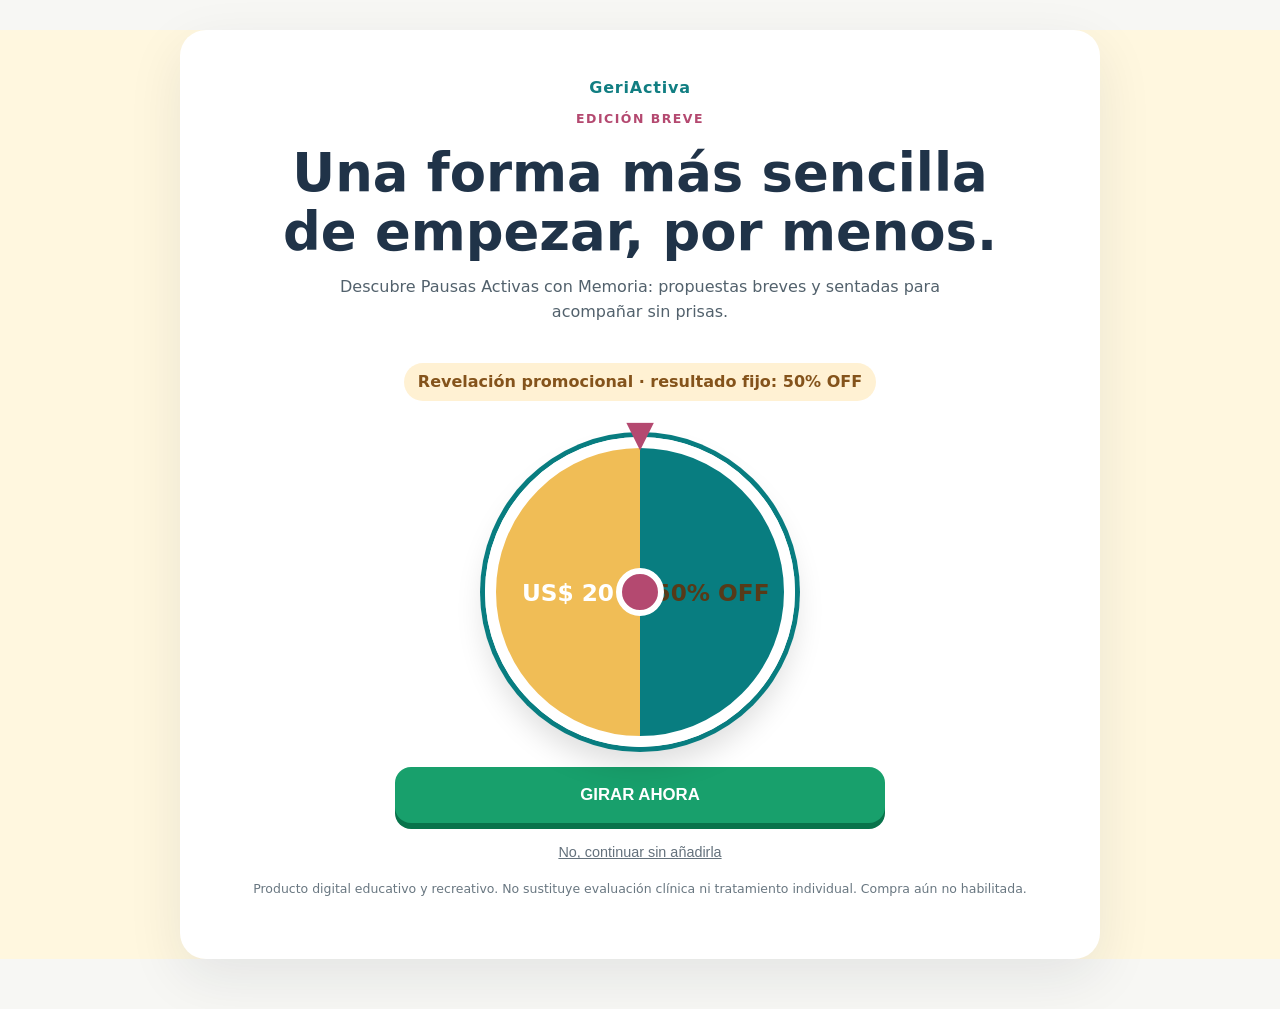
==== downsell-1.html @ 649452e6 "Add four isolated GeriActiva upsell and downsell offer pages" ====
<!doctype html><html lang="es"><head><meta charset="utf-8"><meta name="viewport" content="width=device-width,initial-scale=1"><meta name="theme-color" content="#087d80"><meta name="description" content="Pausas Activas con Memoria — complemento digital GeriActiva."><title>Pausas Activas con Memoria | GeriActiva</title><link rel="stylesheet" href="assets/css/ofertas.css"></head><body class="theme-three"><main><article class="panel"><div class="brand">GeriActiva</div><p class="eyebrow">Edición breve</p><h1>Una forma más sencilla de empezar, por menos.</h1><p class="intro">Descubre Pausas Activas con Memoria: propuestas breves y sentadas para acompañar sin prisas.</p><p class="tag">Revelación promocional · resultado fijo: 50% OFF</p><div class="wheel" id="wheel" aria-label="Rueda promocional con segmentos US$ 20 y 50% OFF"><span class="half left">US$ 20</span><span class="half right">50% OFF</span><span class="hub"></span></div><button class="cta" id="spin-wheel" type="button">GIRAR AHORA</button><section class="reveal" id="reveal" aria-live="polite"><h2>🎉 ¡Se reveló tu oferta: 50% OFF!</h2><p>La rueda muestra una promoción fija, no un sorteo. El precio final de esta edición es US$ 5,90.</p><div class="product" role="img" aria-label="Representación gráfica del cuaderno Pausas Activas con Memoria"><span class="logo">GeriActiva · Cuaderno digital</span><strong>Pausas Activas con Memoria</strong><small>10 pausas de 8 a 10 minutos · 25 páginas</small></div><ul class="benefits"><li>✓ 10 pausas breves</li><li>✓ Actividades en posición sentada</li><li>✓ Hojas y registro sencillo</li></ul><div class="price"><small>Precio de esta oferta</small>US$ 5,90</div><button class="cta" id="accept-downsell-1" type="button" data-action="accept">Quiero la edición breve</button></section><button class="decline" id="reject-downsell-1" type="button" data-action="reject">No, continuar sin añadirla</button><p id="status" class="status" aria-live="polite"></p><p class="note">Producto digital educativo y recreativo. No sustituye evaluación clínica ni tratamiento individual. Compra aún no habilitada.</p></article></main><script defer src="assets/js/ofertas.js"></script></body></html>
---- assets/css/ofertas.css ----
:root{font-family:system-ui,-apple-system,Segoe UI,sans-serif;color:#203348;background:#f7f7f4}*{box-sizing:border-box}body{margin:0;min-height:100vh}main{width:min(100% - 32px,920px);margin:30px auto 50px}.panel{background:#fff;border-radius:26px;padding:clamp(22px,5vw,48px);box-shadow:0 18px 55px #15263816;text-align:center}.brand{font-weight:900;letter-spacing:.05em;color:#117e82}.eyebrow{font-weight:800;text-transform:uppercase;font-size:.78rem;letter-spacing:.12em;color:#b44970}h1{font-size:clamp(1.9rem,5vw,3.3rem);line-height:1.12;margin:14px auto;max-width:760px}p{line-height:1.55;color:#52616c}.intro{max-width:650px;margin:0 auto 22px}.product{position:relative;margin:24px auto;width:min(100%,340px);min-height:225px;border-radius:14px;display:flex;flex-direction:column;align-items:center;justify-content:center;gap:12px;padding:25px;transform:rotate(-2deg);box-shadow:12px 14px 0 #21374916,0 14px 25px #0002;background:linear-gradient(140deg,var(--cover),var(--cover2));color:white}.product .logo{font-size:.9rem;font-weight:800}.product strong{font-size:clamp(1.45rem,4vw,2rem);line-height:1.1}.product small{font-size:.85rem}.benefits{display:grid;grid-template-columns:repeat(3,1fr);gap:10px;list-style:none;padding:0;margin:22px 0}.benefits li{background:#f2f7f6;border-radius:14px;padding:14px 10px;font-size:.93rem;font-weight:650}.price{font-size:2.9rem;font-weight:900;color:#126e70;line-height:1.1;margin:12px 0 18px}.price small{font-size:.95rem;display:block;font-weight:500;color:#61727b}.cta{display:block;width:min(100%,490px);margin:12px auto 0;padding:18px 20px;border:0;border-radius:16px;background:#18a06c;color:#fff;font-size:1.05rem;font-weight:850;cursor:pointer;text-decoration:none;box-shadow:0 6px 0 #08734b}.cta:focus-visible,.decline:focus-visible{outline:3px solid #f7b12c;outline-offset:4px}.cta:hover{filter:brightness(1.05)}.cta:disabled{opacity:.6;cursor:not-allowed}.decline{display:inline-block;margin:20px auto 0;color:#64717c;font-size:.9rem;background:none;border:0;text-decoration:underline;cursor:pointer}.note{font-size:.78rem;color:#697781;margin-top:18px}.status{margin:15px auto;color:#925e18;font-size:.9rem;max-width:480px}.status:empty{display:none}.theme-one{--cover:#087d80;--cover2:#0f9c8c;background:radial-gradient(circle at top,#d3f8ec,#f6f8f6 60%)}.theme-two{--cover:#a84469;--cover2:#d67b97;background:linear-gradient(140deg,#2c2a42,#553454);color:#f8f4f7}.theme-two .panel{background:#fff9fd}.theme-two .brand{color:#a84469}.theme-two .price{color:#a84469}.theme-three{--cover:#087d80;--cover2:#4eac9d;background:#fff7df}.theme-four{--cover:#a84469;--cover2:#ed9ab4;background:#f9eef3}.tag{display:inline-block;background:#fff1d3;border-radius:99px;padding:7px 14px;font-weight:800;color:#84531b}.wheel{position:relative;width:min(78vw,310px);aspect-ratio:1;border:11px solid #fff;border-radius:50%;margin:20px auto;box-shadow:0 0 0 5px #087d80,0 18px 30px #0002;overflow:visible;transition:transform 4.4s cubic-bezier(.13,.8,.16,1);background:conic-gradient(from 0deg,#087d80 0 180deg,#f0bd56 180deg 360deg)}.wheel:before{content:"▼";position:absolute;top:-35px;left:50%;transform:translateX(-50%);color:#b44970;font-size:36px;z-index:3}.wheel .half{position:absolute;top:50%;width:50%;text-align:center;font-size:1.45rem;font-weight:900;transform:translateY(-50%);color:white}.wheel .half.left{left:0}.wheel .half.right{right:0;color:#573a18}.wheel .hub{position:absolute;top:50%;left:50%;width:48px;height:48px;transform:translate(-50%,-50%);border:6px solid white;border-radius:50%;background:#b44970}.wheel.spinning{transform:rotate(1800deg)}.reveal{display:none}.reveal.show{display:block;animation:pop .5s ease both}@keyframes pop{from{opacity:0;transform:scale(.85)}to{opacity:1;transform:scale(1)}}@media(max-width:600px){main{margin:16px auto 35px}.benefits{grid-template-columns:1fr}.benefits li{padding:11px}.panel{border-radius:20px}.product{min-height:195px}.price{font-size:2.5rem}}@media(prefers-reduced-motion:reduce){*,*:before,*:after{animation-duration:.01ms!important;transition-duration:.01ms!important}}
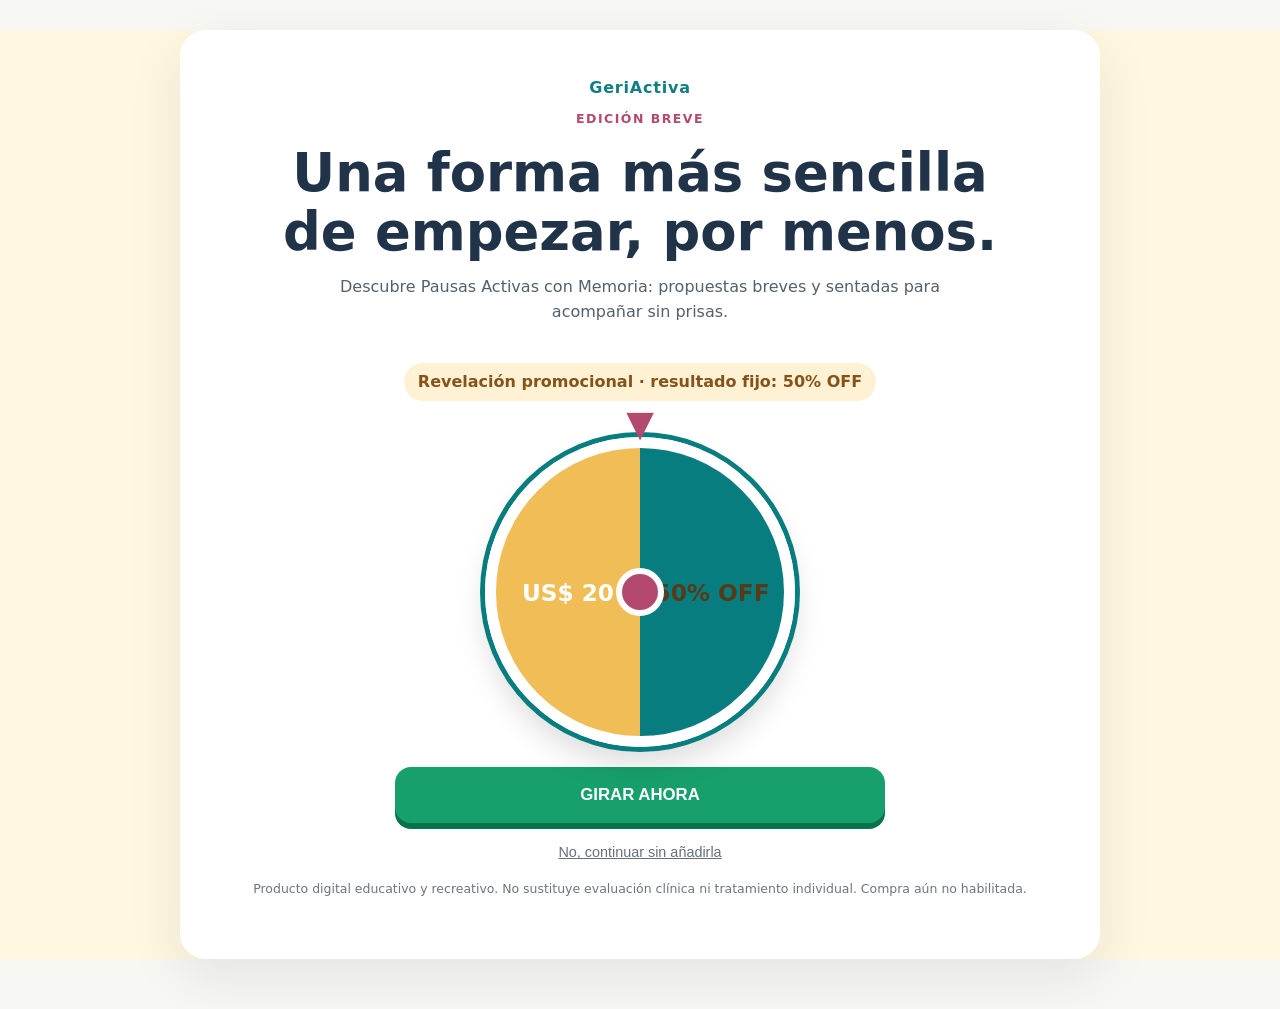
==== commit adf6f761: "Fix downsell wheel spin and upsell premium text contrast" ====
--- a/downsell-1.html
+++ b/downsell-1.html
@@ -1 +1 @@
-<!doctype html><html lang="es"><head><meta charset="utf-8"><meta name="viewport" content="width=device-width,initial-scale=1"><meta name="theme-color" content="#087d80"><meta name="description" content="Pausas Activas con Memoria — complemento digital GeriActiva."><title>Pausas Activas con Memoria | GeriActiva</title><link rel="stylesheet" href="assets/css/ofertas.css"></head><body class="theme-three"><main><article class="panel"><div class="brand">GeriActiva</div><p class="eyebrow">Edición breve</p><h1>Una forma más sencilla de empezar, por menos.</h1><p class="intro">Descubre Pausas Activas con Memoria: propuestas breves y sentadas para acompañar sin prisas.</p><p class="tag">Revelación promocional · resultado fijo: 50% OFF</p><div class="wheel" id="wheel" aria-label="Rueda promocional con segmentos US$ 20 y 50% OFF"><span class="half left">US$ 20</span><span class="half right">50% OFF</span><span class="hub"></span></div><button class="cta" id="spin-wheel" type="button">GIRAR AHORA</button><section class="reveal" id="reveal" aria-live="polite"><h2>🎉 ¡Se reveló tu oferta: 50% OFF!</h2><p>La rueda muestra una promoción fija, no un sorteo. El precio final de esta edición es US$ 5,90.</p><div class="product" role="img" aria-label="Representación gráfica del cuaderno Pausas Activas con Memoria"><span class="logo">GeriActiva · Cuaderno digital</span><strong>Pausas Activas con Memoria</strong><small>10 pausas de 8 a 10 minutos · 25 páginas</small></div><ul class="benefits"><li>✓ 10 pausas breves</li><li>✓ Actividades en posición sentada</li><li>✓ Hojas y registro sencillo</li></ul><div class="price"><small>Precio de esta oferta</small>US$ 5,90</div><button class="cta" id="accept-downsell-1" type="button" data-action="accept">Quiero la edición breve</button></section><button class="decline" id="reject-downsell-1" type="button" data-action="reject">No, continuar sin añadirla</button><p id="status" class="status" aria-live="polite"></p><p class="note">Producto digital educativo y recreativo. No sustituye evaluación clínica ni tratamiento individual. Compra aún no habilitada.</p></article></main><script defer src="assets/js/ofertas.js"></script></body></html>+<!doctype html><html lang="es"><head><meta charset="utf-8"><meta name="viewport" content="width=device-width,initial-scale=1"><meta name="theme-color" content="#087d80"><meta name="description" content="Pausas Activas con Memoria — complemento digital GeriActiva."><title>Pausas Activas con Memoria | GeriActiva</title><link rel="stylesheet" href="assets/css/ofertas.css"></head><body class="theme-three"><main><article class="panel"><div class="brand">GeriActiva</div><p class="eyebrow">Edición breve</p><h1>Una forma más sencilla de empezar, por menos.</h1><p class="intro">Descubre Pausas Activas con Memoria: propuestas breves y sentadas para acompañar sin prisas.</p><p class="tag">Revelación promocional · resultado fijo: 50% OFF</p><div class="wheel-wrap"><div class="wheel" id="wheel" aria-label="Rueda promocional con segmentos US$ 20 y 50% OFF"><span class="half left">US$ 20</span><span class="half right">50% OFF</span><span class="hub"></span></div></div><button class="cta" id="spin-wheel" type="button">GIRAR AHORA</button><section class="reveal" id="reveal" aria-live="polite"><h2>🎉 ¡Se reveló tu oferta: 50% OFF!</h2><p>La rueda muestra una promoción fija, no un sorteo. El precio final de esta edición es US$ 5,90.</p><div class="product" role="img" aria-label="Representación gráfica del cuaderno Pausas Activas con Memoria"><span class="logo">GeriActiva · Cuaderno digital</span><strong>Pausas Activas con Memoria</strong><small>10 pausas de 8 a 10 minutos · 25 páginas</small></div><ul class="benefits"><li>✓ 10 pausas breves</li><li>✓ Actividades en posición sentada</li><li>✓ Hojas y registro sencillo</li></ul><div class="price"><small>Precio de esta oferta</small>US$ 5,90</div><button class="cta" id="accept-downsell-1" type="button" data-action="accept">Quiero la edición breve</button></section><button class="decline" id="reject-downsell-1" type="button" data-action="reject">No, continuar sin añadirla</button><p id="status" class="status" aria-live="polite"></p><p class="note">Producto digital educativo y recreativo. No sustituye evaluación clínica ni tratamiento individual. Compra aún no habilitada.</p></article></main><script defer src="assets/js/ofertas.js"></script></body></html>
--- a/assets/css/ofertas.css
+++ b/assets/css/ofertas.css
@@ -1 +1 @@
-:root{font-family:system-ui,-apple-system,Segoe UI,sans-serif;color:#203348;background:#f7f7f4}*{box-sizing:border-box}body{margin:0;min-height:100vh}main{width:min(100% - 32px,920px);margin:30px auto 50px}.panel{background:#fff;border-radius:26px;padding:clamp(22px,5vw,48px);box-shadow:0 18px 55px #15263816;text-align:center}.brand{font-weight:900;letter-spacing:.05em;color:#117e82}.eyebrow{font-weight:800;text-transform:uppercase;font-size:.78rem;letter-spacing:.12em;color:#b44970}h1{font-size:clamp(1.9rem,5vw,3.3rem);line-height:1.12;margin:14px auto;max-width:760px}p{line-height:1.55;color:#52616c}.intro{max-width:650px;margin:0 auto 22px}.product{position:relative;margin:24px auto;width:min(100%,340px);min-height:225px;border-radius:14px;display:flex;flex-direction:column;align-items:center;justify-content:center;gap:12px;padding:25px;transform:rotate(-2deg);box-shadow:12px 14px 0 #21374916,0 14px 25px #0002;background:linear-gradient(140deg,var(--cover),var(--cover2));color:white}.product .logo{font-size:.9rem;font-weight:800}.product strong{font-size:clamp(1.45rem,4vw,2rem);line-height:1.1}.product small{font-size:.85rem}.benefits{display:grid;grid-template-columns:repeat(3,1fr);gap:10px;list-style:none;padding:0;margin:22px 0}.benefits li{background:#f2f7f6;border-radius:14px;padding:14px 10px;font-size:.93rem;font-weight:650}.price{font-size:2.9rem;font-weight:900;color:#126e70;line-height:1.1;margin:12px 0 18px}.price small{font-size:.95rem;display:block;font-weight:500;color:#61727b}.cta{display:block;width:min(100%,490px);margin:12px auto 0;padding:18px 20px;border:0;border-radius:16px;background:#18a06c;color:#fff;font-size:1.05rem;font-weight:850;cursor:pointer;text-decoration:none;box-shadow:0 6px 0 #08734b}.cta:focus-visible,.decline:focus-visible{outline:3px solid #f7b12c;outline-offset:4px}.cta:hover{filter:brightness(1.05)}.cta:disabled{opacity:.6;cursor:not-allowed}.decline{display:inline-block;margin:20px auto 0;color:#64717c;font-size:.9rem;background:none;border:0;text-decoration:underline;cursor:pointer}.note{font-size:.78rem;color:#697781;margin-top:18px}.status{margin:15px auto;color:#925e18;font-size:.9rem;max-width:480px}.status:empty{display:none}.theme-one{--cover:#087d80;--cover2:#0f9c8c;background:radial-gradient(circle at top,#d3f8ec,#f6f8f6 60%)}.theme-two{--cover:#a84469;--cover2:#d67b97;background:linear-gradient(140deg,#2c2a42,#553454);color:#f8f4f7}.theme-two .panel{background:#fff9fd}.theme-two .brand{color:#a84469}.theme-two .price{color:#a84469}.theme-three{--cover:#087d80;--cover2:#4eac9d;background:#fff7df}.theme-four{--cover:#a84469;--cover2:#ed9ab4;background:#f9eef3}.tag{display:inline-block;background:#fff1d3;border-radius:99px;padding:7px 14px;font-weight:800;color:#84531b}.wheel{position:relative;width:min(78vw,310px);aspect-ratio:1;border:11px solid #fff;border-radius:50%;margin:20px auto;box-shadow:0 0 0 5px #087d80,0 18px 30px #0002;overflow:visible;transition:transform 4.4s cubic-bezier(.13,.8,.16,1);background:conic-gradient(from 0deg,#087d80 0 180deg,#f0bd56 180deg 360deg)}.wheel:before{content:"▼";position:absolute;top:-35px;left:50%;transform:translateX(-50%);color:#b44970;font-size:36px;z-index:3}.wheel .half{position:absolute;top:50%;width:50%;text-align:center;font-size:1.45rem;font-weight:900;transform:translateY(-50%);color:white}.wheel .half.left{left:0}.wheel .half.right{right:0;color:#573a18}.wheel .hub{position:absolute;top:50%;left:50%;width:48px;height:48px;transform:translate(-50%,-50%);border:6px solid white;border-radius:50%;background:#b44970}.wheel.spinning{transform:rotate(1800deg)}.reveal{display:none}.reveal.show{display:block;animation:pop .5s ease both}@keyframes pop{from{opacity:0;transform:scale(.85)}to{opacity:1;transform:scale(1)}}@media(max-width:600px){main{margin:16px auto 35px}.benefits{grid-template-columns:1fr}.benefits li{padding:11px}.panel{border-radius:20px}.product{min-height:195px}.price{font-size:2.5rem}}@media(prefers-reduced-motion:reduce){*,*:before,*:after{animation-duration:.01ms!important;transition-duration:.01ms!important}}+:root{font-family:system-ui,-apple-system,Segoe UI,sans-serif;color:#203348;background:#f7f7f4}*{box-sizing:border-box}body{margin:0;min-height:100vh}main{width:min(100% - 32px,920px);margin:30px auto 50px}.panel{background:#fff;border-radius:26px;padding:clamp(22px,5vw,48px);box-shadow:0 18px 55px #15263816;text-align:center}.brand{font-weight:900;letter-spacing:.05em;color:#117e82}.eyebrow{font-weight:800;text-transform:uppercase;font-size:.78rem;letter-spacing:.12em;color:#b44970}h1{font-size:clamp(1.9rem,5vw,3.3rem);line-height:1.12;margin:14px auto;max-width:760px}p{line-height:1.55;color:#52616c}.intro{max-width:650px;margin:0 auto 22px}.product{position:relative;margin:24px auto;width:min(100%,340px);min-height:225px;border-radius:14px;display:flex;flex-direction:column;align-items:center;justify-content:center;gap:12px;padding:25px;transform:rotate(-2deg);box-shadow:12px 14px 0 #21374916,0 14px 25px #0002;background:linear-gradient(140deg,var(--cover),var(--cover2));color:white}.product .logo{font-size:.9rem;font-weight:800}.product strong{font-size:clamp(1.45rem,4vw,2rem);line-height:1.1}.product small{font-size:.85rem}.benefits{display:grid;grid-template-columns:repeat(3,1fr);gap:10px;list-style:none;padding:0;margin:22px 0}.benefits li{background:#f2f7f6;border-radius:14px;padding:14px 10px;font-size:.93rem;font-weight:650}.price{font-size:2.9rem;font-weight:900;color:#126e70;line-height:1.1;margin:12px 0 18px}.price small{font-size:.95rem;display:block;font-weight:500;color:#61727b}.cta{display:block;width:min(100%,490px);margin:12px auto 0;padding:18px 20px;border:0;border-radius:16px;background:#18a06c;color:#fff;font-size:1.05rem;font-weight:850;cursor:pointer;text-decoration:none;box-shadow:0 6px 0 #08734b}.cta:focus-visible,.decline:focus-visible{outline:3px solid #f7b12c;outline-offset:4px}.cta:hover{filter:brightness(1.05)}.cta:disabled{opacity:.6;cursor:not-allowed}.decline{display:inline-block;margin:20px auto 0;color:#64717c;font-size:.9rem;background:none;border:0;text-decoration:underline;cursor:pointer}.note{font-size:.78rem;color:#697781;margin-top:18px}.status{margin:15px auto;color:#925e18;font-size:.9rem;max-width:480px}.status:empty{display:none}.theme-one{--cover:#087d80;--cover2:#0f9c8c;background:radial-gradient(circle at top,#d3f8ec,#f6f8f6 60%)}.theme-two{--cover:#a84469;--cover2:#d67b97;background:linear-gradient(140deg,#2c2a42,#553454);color:#f8f4f7}.theme-two .panel{background:#fff9fd}.theme-two .brand{color:#a84469}.theme-two .price{color:#a84469}.theme-three{--cover:#087d80;--cover2:#4eac9d;background:#fff7df}.theme-four{--cover:#a84469;--cover2:#ed9ab4;background:#f9eef3}.tag{display:inline-block;background:#fff1d3;border-radius:99px;padding:7px 14px;font-weight:800;color:#84531b}.wheel{position:relative;width:min(78vw,310px);aspect-ratio:1;border:11px solid #fff;border-radius:50%;margin:20px auto;box-shadow:0 0 0 5px #087d80,0 18px 30px #0002;overflow:visible;transition:transform 4.4s cubic-bezier(.13,.8,.16,1);background:conic-gradient(from 0deg,#087d80 0 180deg,#f0bd56 180deg 360deg)}.wheel-wrap{position:relative;width:min(78vw,310px);margin:20px auto}.wheel-wrap:before{content:"▼";position:absolute;top:-34px;left:50%;transform:translateX(-50%);color:#b44970;font-size:36px;z-index:3;pointer-events:none}.wheel-wrap .wheel{width:100%;margin:0 auto}.wheel .half{position:absolute;top:50%;width:50%;text-align:center;font-size:1.45rem;font-weight:900;transform:translateY(-50%);color:white}.wheel .half.left{left:0}.wheel .half.right{right:0;color:#573a18}.wheel .hub{position:absolute;top:50%;left:50%;width:48px;height:48px;transform:translate(-50%,-50%);border:6px solid white;border-radius:50%;background:#b44970}.wheel.spinning{transform:rotate(1710deg)}.reveal{display:none}.reveal.show{display:block;animation:pop .5s ease both}@keyframes pop{from{opacity:0;transform:scale(.85)}to{opacity:1;transform:scale(1)}}@media(max-width:600px){main{margin:16px auto 35px}.benefits{grid-template-columns:1fr}.benefits li{padding:11px}.panel{border-radius:20px}.product{min-height:195px}.price{font-size:2.5rem}}@media(prefers-reduced-motion:reduce){*,*:before,*:after{animation-duration:.01ms!important;transition-duration:.01ms!important}}.theme-two .panel{color:#263345}.theme-two .panel h1{color:#263345}.theme-two .benefits li{color:#263345;background:#f6eaf0}.theme-two .intro{color:#4e5967}.theme-two .decline{color:#596574}
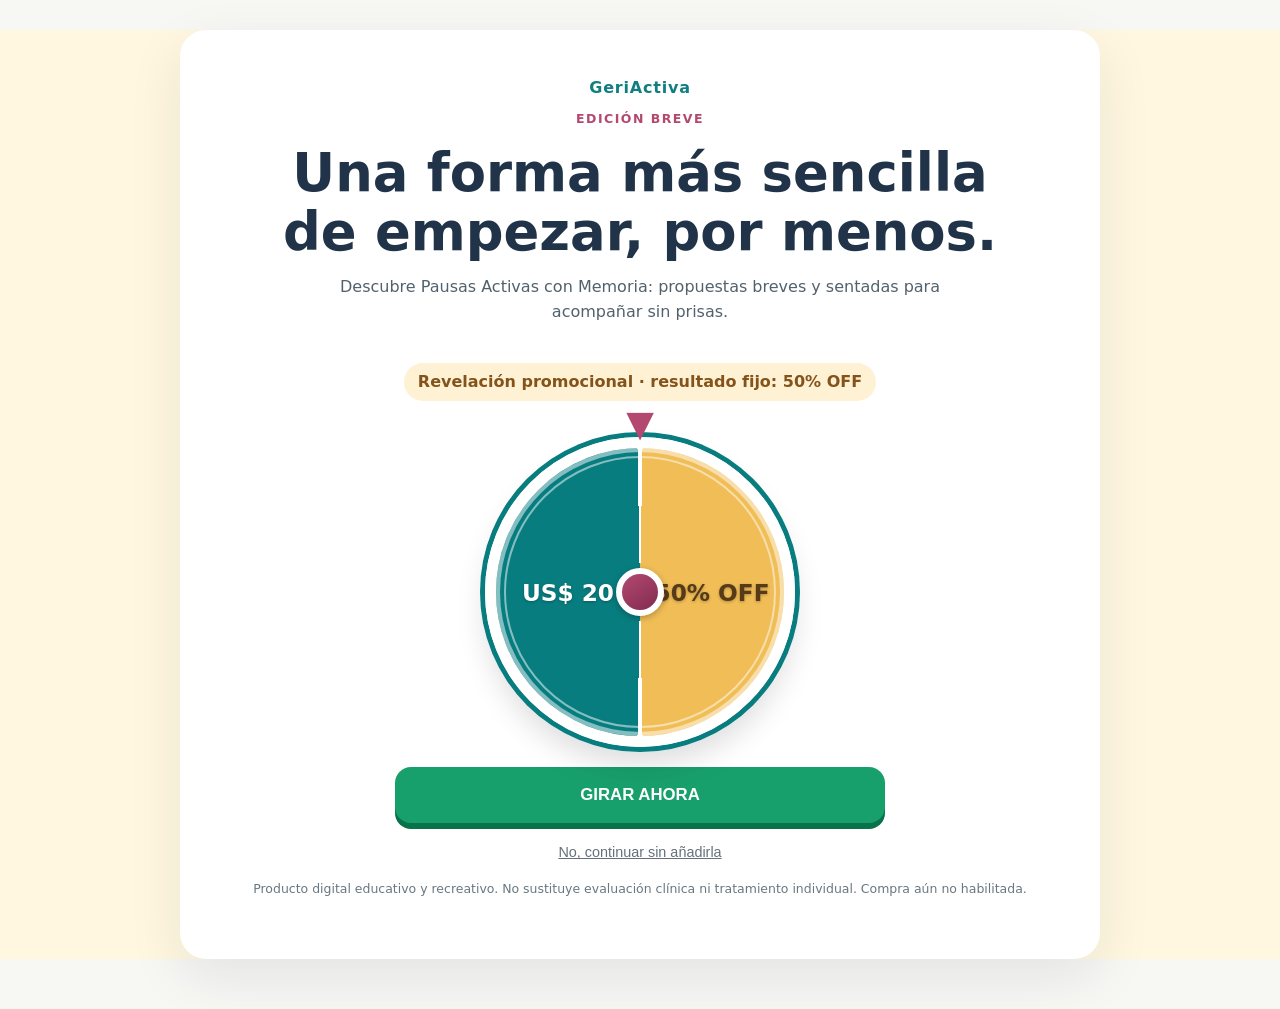
==== commit 398bf76a: "adjust" ====
--- a/downsell-1.html
+++ b/downsell-1.html
@@ -1 +1,80 @@
-<!doctype html><html lang="es"><head><meta charset="utf-8"><meta name="viewport" content="width=device-width,initial-scale=1"><meta name="theme-color" content="#087d80"><meta name="description" content="Pausas Activas con Memoria — complemento digital GeriActiva."><title>Pausas Activas con Memoria | GeriActiva</title><link rel="stylesheet" href="assets/css/ofertas.css"></head><body class="theme-three"><main><article class="panel"><div class="brand">GeriActiva</div><p class="eyebrow">Edición breve</p><h1>Una forma más sencilla de empezar, por menos.</h1><p class="intro">Descubre Pausas Activas con Memoria: propuestas breves y sentadas para acompañar sin prisas.</p><p class="tag">Revelación promocional · resultado fijo: 50% OFF</p><div class="wheel-wrap"><div class="wheel" id="wheel" aria-label="Rueda promocional con segmentos US$ 20 y 50% OFF"><span class="half left">US$ 20</span><span class="half right">50% OFF</span><span class="hub"></span></div></div><button class="cta" id="spin-wheel" type="button">GIRAR AHORA</button><section class="reveal" id="reveal" aria-live="polite"><h2>🎉 ¡Se reveló tu oferta: 50% OFF!</h2><p>La rueda muestra una promoción fija, no un sorteo. El precio final de esta edición es US$ 5,90.</p><div class="product" role="img" aria-label="Representación gráfica del cuaderno Pausas Activas con Memoria"><span class="logo">GeriActiva · Cuaderno digital</span><strong>Pausas Activas con Memoria</strong><small>10 pausas de 8 a 10 minutos · 25 páginas</small></div><ul class="benefits"><li>✓ 10 pausas breves</li><li>✓ Actividades en posición sentada</li><li>✓ Hojas y registro sencillo</li></ul><div class="price"><small>Precio de esta oferta</small>US$ 5,90</div><button class="cta" id="accept-downsell-1" type="button" data-action="accept">Quiero la edición breve</button></section><button class="decline" id="reject-downsell-1" type="button" data-action="reject">No, continuar sin añadirla</button><p id="status" class="status" aria-live="polite"></p><p class="note">Producto digital educativo y recreativo. No sustituye evaluación clínica ni tratamiento individual. Compra aún no habilitada.</p></article></main><script defer src="assets/js/ofertas.js"></script></body></html>+<!doctype html>
+<html lang="es">
+
+<head>
+    <meta charset="utf-8">
+    <meta name="viewport" content="width=device-width,initial-scale=1">
+    <meta name="theme-color" content="#087d80">
+    <meta name="description" content="Pausas Activas con Memoria — complemento digital GeriActiva.">
+    <title>Pausas Activas con Memoria | GeriActiva</title>
+    <link rel="stylesheet" href="assets/css/ofertas.css">
+    <style>
+        .theme-three .wheel {
+            background: conic-gradient(from 0deg, #fff 0deg 1deg, #f0bd56 1deg 179deg, #fff 179deg 181deg, #087d80 181deg 359deg, #fff 359deg 360deg);
+            box-shadow: 0 0 0 5px #087d80, 0 18px 30px #0002, inset 0 0 0 4px #ffffff80;
+            transition: transform 5s cubic-bezier(.12, .74, .12, 1);
+        }
+
+        .theme-three .wheel::after {
+            content: "";
+            position: absolute;
+            inset: 8px;
+            border: 2px solid #ffffff80;
+            border-radius: 50%;
+            pointer-events: none;
+        }
+
+        .theme-three .wheel .half {
+            text-shadow: 0 1px 3px #0004;
+        }
+
+        .theme-three .wheel .hub {
+            background: linear-gradient(145deg, #b44970, #812b50);
+            box-shadow: 0 2px 6px #0004;
+        }
+
+        .theme-three .wheel.spinning {
+            transform: rotate(2070deg);
+        }
+    </style>
+</head>
+
+<body class="theme-three">
+    <main>
+        <article class="panel">
+            <div class="brand">GeriActiva</div>
+            <p class="eyebrow">Edición breve</p>
+            <h1>Una forma más sencilla de empezar, por menos.</h1>
+            <p class="intro">Descubre Pausas Activas con Memoria: propuestas breves y sentadas para acompañar sin
+                prisas.</p>
+            <p class="tag">Revelación promocional · resultado fijo: 50% OFF</p>
+            <div class="wheel-wrap">
+                <div class="wheel" id="wheel" aria-label="Rueda promocional con segmentos US$ 20 y 50% OFF"><span
+                        class="half left">US$ 20</span><span class="half right">50% OFF</span><span class="hub"></span>
+                </div>
+            </div><button class="cta" id="spin-wheel" type="button">GIRAR AHORA</button>
+            <section class="reveal" id="reveal" aria-live="polite">
+                <h2>🎉 ¡Se reveló tu oferta: 50% OFF!</h2>
+                <p>La rueda muestra una promoción fija, no un sorteo. El precio final de esta edición es US$ 5,90.</p>
+                <div class="product" role="img"
+                    aria-label="Representación gráfica del cuaderno Pausas Activas con Memoria"><span
+                        class="logo">GeriActiva · Cuaderno digital</span><strong>Pausas Activas con
+                        Memoria</strong><small>10 pausas de 8 a 10 minutos · 25 páginas</small></div>
+                <ul class="benefits">
+                    <li>✓ 10 pausas breves</li>
+                    <li>✓ Actividades en posición sentada</li>
+                    <li>✓ Hojas y registro sencillo</li>
+                </ul>
+                <div class="price"><small>Precio de esta oferta</small>US$ 5,90</div><button class="cta"
+                    id="accept-downsell-1" type="button" data-action="accept">Quiero la edición breve</button>
+            </section><button class="decline" id="reject-downsell-1" type="button" data-action="reject">No, continuar
+                sin añadirla</button>
+            <p id="status" class="status" aria-live="polite"></p>
+            <p class="note">Producto digital educativo y recreativo. No sustituye evaluación clínica ni tratamiento
+                individual. Compra aún no habilitada.</p>
+        </article>
+    </main>
+    <script defer src="assets/js/ofertas.js"></script>
+</body>
+
+</html>
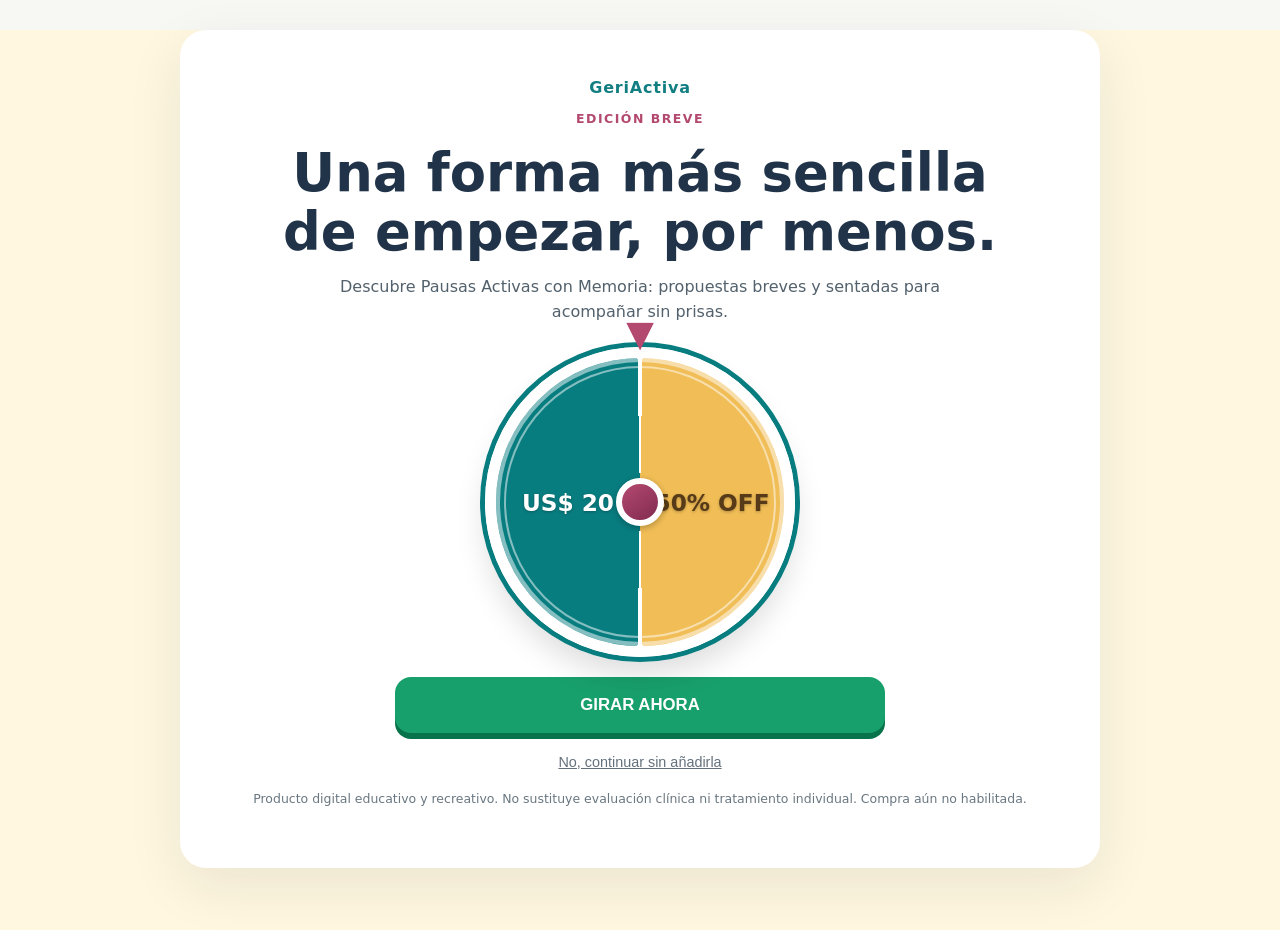
==== commit 12751cc3: "Slow down downsell wheel animation and remove promo notice" ====
--- a/downsell-1.html
+++ b/downsell-1.html
@@ -12,7 +12,7 @@
         .theme-three .wheel {
             background: conic-gradient(from 0deg, #fff 0deg 1deg, #f0bd56 1deg 179deg, #fff 179deg 181deg, #087d80 181deg 359deg, #fff 359deg 360deg);
             box-shadow: 0 0 0 5px #087d80, 0 18px 30px #0002, inset 0 0 0 4px #ffffff80;
-            transition: transform 5s cubic-bezier(.12, .74, .12, 1);
+            transition: transform 8s cubic-bezier(.22, .62, .18, 1);
         }
 
         .theme-three .wheel::after {
@@ -34,7 +34,7 @@
         }
 
         .theme-three .wheel.spinning {
-            transform: rotate(2070deg);
+            transform: rotate(990deg);
         }
     </style>
 </head>
@@ -47,7 +47,6 @@
             <h1>Una forma más sencilla de empezar, por menos.</h1>
             <p class="intro">Descubre Pausas Activas con Memoria: propuestas breves y sentadas para acompañar sin
                 prisas.</p>
-            <p class="tag">Revelación promocional · resultado fijo: 50% OFF</p>
             <div class="wheel-wrap">
                 <div class="wheel" id="wheel" aria-label="Rueda promocional con segmentos US$ 20 y 50% OFF"><span
                         class="half left">US$ 20</span><span class="half right">50% OFF</span><span class="hub"></span>
